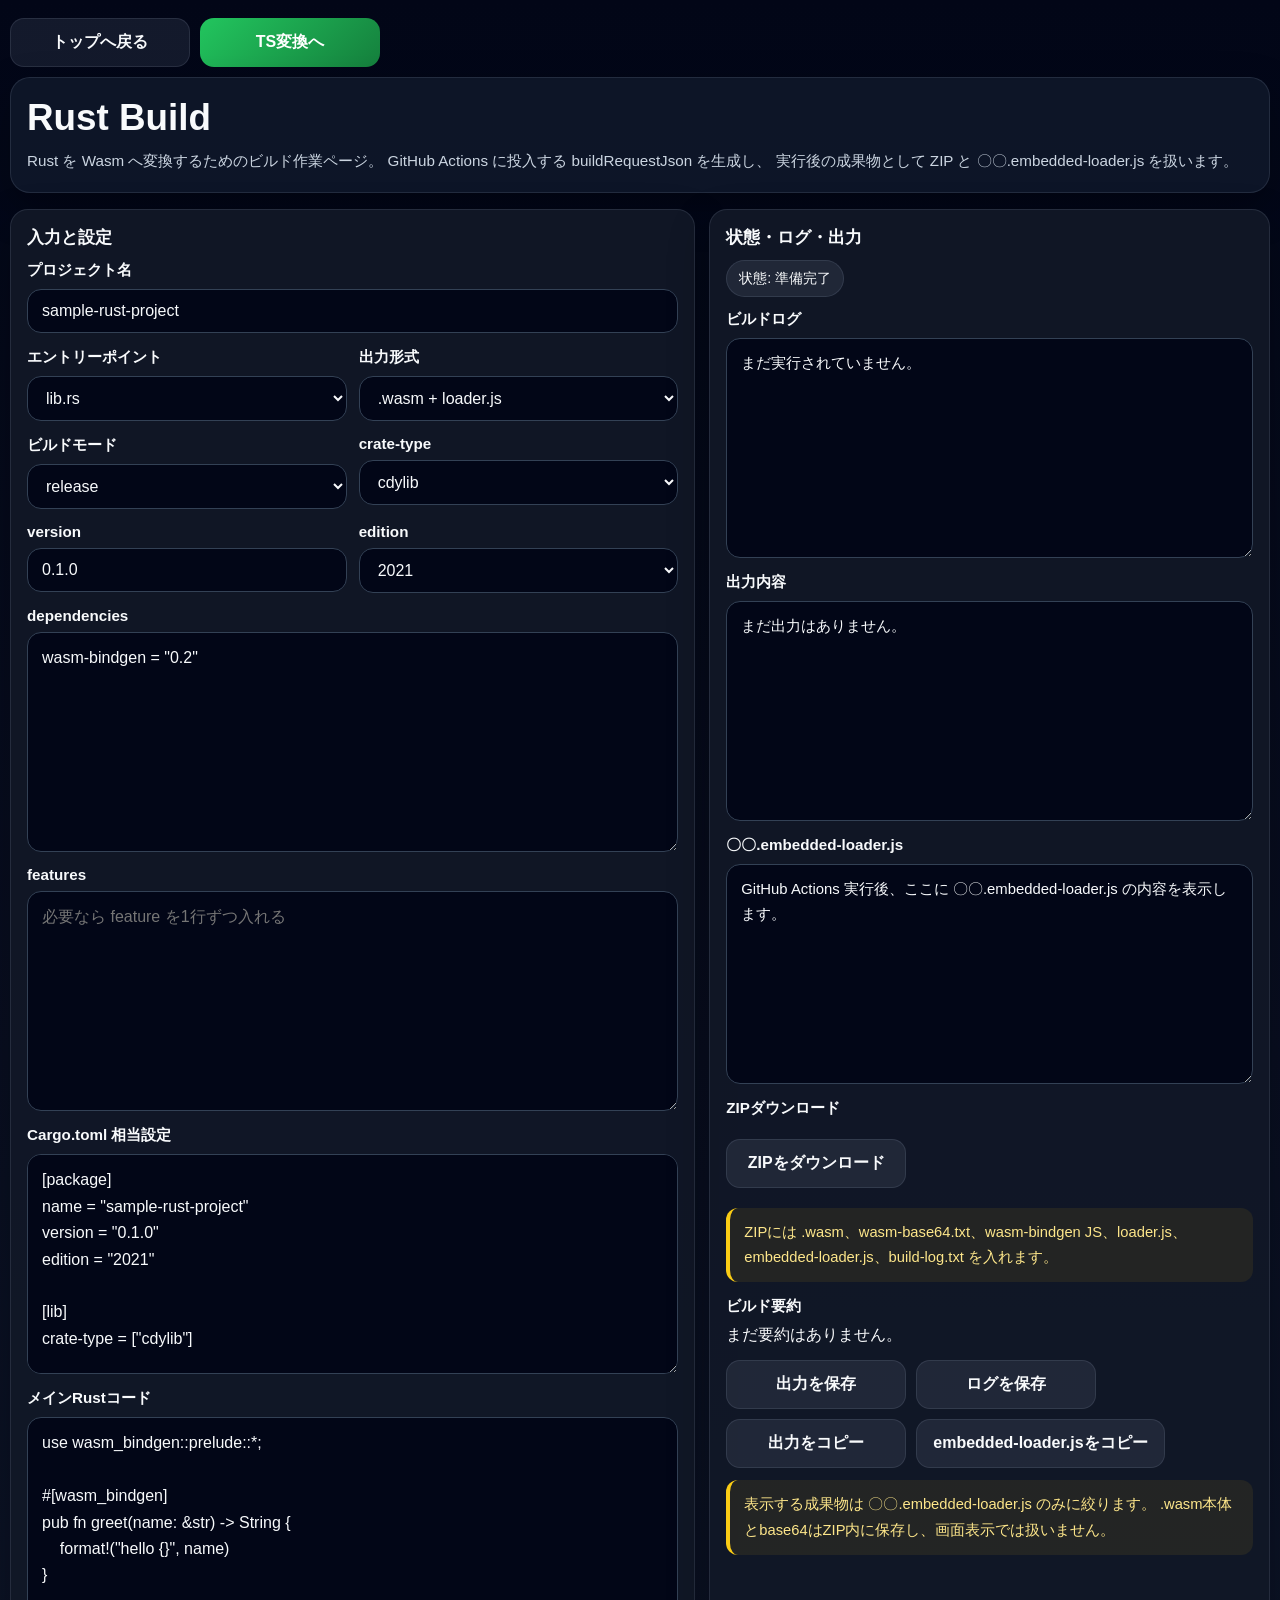
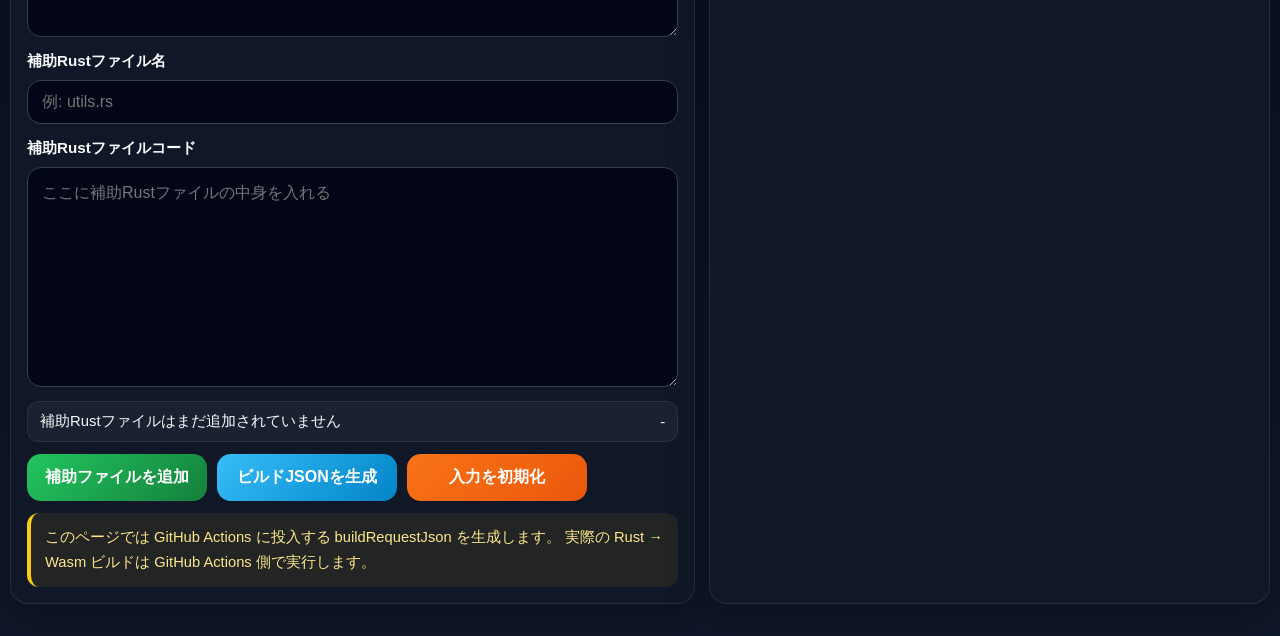
==== app/rust-build.html @ 0e49ed80 "rust-build.html を更新" ====
<!DOCTYPE html>
<html lang="ja">
<head>
  <meta charset="UTF-8" />
  <meta
    name="viewport"
    content="width=device-width, initial-scale=1.0, viewport-fit=cover"
  />
  <title>Rust Build | browser-build-workshop</title>
  <meta
    name="description"
    content="Rust を Wasm へ変換するためのビルド作業ページ"
  />
  <link rel="stylesheet" href="../assets/css/common.css" />
</head>
<body>
  <main class="page">
    <section class="topbar">
      <div class="topbar-actions">
        <button class="btn btn-muted" id="goHome" type="button">トップへ戻る</button>
        <button class="btn btn-secondary" id="goTsPage" type="button">TS変換へ</button>
      </div>

      <div class="title-box">
        <h1>Rust Build</h1>
        <p>
          Rust を Wasm へ変換するためのビルド作業ページ。
          GitHub Actions に投入する buildRequestJson を生成し、
          実行後の成果物として ZIP と 〇〇.embedded-loader.js を扱います。
        </p>
      </div>
    </section>

    <section class="layout">
      <article class="panel">
        <h2>入力と設定</h2>

        <div class="field">
          <label for="projectName">プロジェクト名</label>
          <input
            type="text"
            id="projectName"
            placeholder="例: index"
            value="sample-rust-project"
          />
        </div>

        <div class="row">
          <div class="field">
            <label for="entryType">エントリーポイント</label>
            <select id="entryType">
              <option value="lib.rs">lib.rs</option>
              <option value="main.rs">main.rs</option>
            </select>
          </div>

          <div class="field">
            <label for="outputMode">出力形式</label>
            <select id="outputMode">
              <option value="wasm-js">.wasm + loader.js</option>
              <option value="wasm-only">.wasmのみ</option>
              <option value="js-only">loader.jsのみ</option>
            </select>
          </div>
        </div>

        <div class="row">
          <div class="field">
            <label for="buildMode">ビルドモード</label>
            <select id="buildMode">
              <option value="release">release</option>
              <option value="debug">debug</option>
            </select>
          </div>

          <div class="field">
            <label for="crateType">crate-type</label>
            <select id="crateType">
              <option value="cdylib">cdylib</option>
              <option value="rlib">rlib</option>
              <option value="staticlib">staticlib</option>
              <option value="dylib">dylib</option>
              <option value="bin">bin</option>
            </select>
          </div>
        </div>

        <div class="row">
          <div class="field">
            <label for="version">version</label>
            <input
              type="text"
              id="version"
              placeholder="例: 0.1.0"
              value="0.1.0"
            />
          </div>

          <div class="field">
            <label for="edition">edition</label>
            <select id="edition">
              <option value="2015">2015</option>
              <option value="2018">2018</option>
              <option value="2021" selected>2021</option>
              <option value="2024">2024</option>
            </select>
          </div>
        </div>

        <div class="field">
          <label for="dependenciesText">dependencies</label>
          <textarea id="dependenciesText" spellcheck="false">wasm-bindgen = "0.2"</textarea>
        </div>

        <div class="field">
          <label for="featuresText">features</label>
          <textarea
            id="featuresText"
            spellcheck="false"
            placeholder="必要なら feature を1行ずつ入れる"
          ></textarea>
        </div>

        <div class="field">
          <label for="cargoToml">Cargo.toml 相当設定</label>
          <textarea id="cargoToml" spellcheck="false">[package]
name = "sample-rust-project"
version = "0.1.0"
edition = "2021"

[lib]
crate-type = ["cdylib"]

[dependencies]
wasm-bindgen = "0.2"
</textarea>
        </div>

        <div class="field">
          <label for="mainRustCode">メインRustコード</label>
          <textarea id="mainRustCode" spellcheck="false">use wasm_bindgen::prelude::*;

#[wasm_bindgen]
pub fn greet(name: &str) -> String {
    format!("hello {}", name)
}
</textarea>
        </div>

        <div class="field">
          <label for="subFileName">補助Rustファイル名</label>
          <input
            type="text"
            id="subFileName"
            placeholder="例: utils.rs"
          />
        </div>

        <div class="field">
          <label for="subFileCode">補助Rustファイルコード</label>
          <textarea
            id="subFileCode"
            spellcheck="false"
            placeholder="ここに補助Rustファイルの中身を入れる"
          ></textarea>
        </div>

        <div class="file-list" id="subFilesList">
          <div class="file-item">
            <span>補助Rustファイルはまだ追加されていません</span>
            <span>-</span>
          </div>
        </div>

        <div class="button-row">
          <button class="btn btn-secondary" id="addSubFileButton" type="button">補助ファイルを追加</button>
          <button class="btn btn-primary" id="runBuildButton" type="button">ビルドJSONを生成</button>
          <button class="btn btn-danger" id="clearAllButton" type="button">入力を初期化</button>
        </div>

        <div class="notice">
          このページでは GitHub Actions に投入する buildRequestJson を生成します。
          実際の Rust → Wasm ビルドは GitHub Actions 側で実行します。
        </div>
      </article>

      <article class="panel">
        <h2>状態・ログ・出力</h2>

        <div class="status" id="buildStatus">状態: 待機中</div>

        <div class="field">
          <label for="buildLog">ビルドログ</label>
          <textarea
            id="buildLog"
            class="log-box"
            spellcheck="false"
            readonly
          >まだ実行されていません。</textarea>
        </div>

        <div class="field">
          <label for="buildOutput">出力内容</label>
          <textarea
            id="buildOutput"
            class="output-box"
            spellcheck="false"
            readonly
          >まだ出力はありません。</textarea>
        </div>

        <div class="field">
          <label for="embeddedLoaderOutput" id="embeddedLoaderLabel">〇〇.embedded-loader.js</label>
          <textarea
            id="embeddedLoaderOutput"
            class="output-box file-output-box"
            spellcheck="false"
            readonly
          >GitHub Actions 実行後、ここに 〇〇.embedded-loader.js の内容を表示します。</textarea>
        </div>

        <div class="field">
          <label>ZIPダウンロード</label>
          <div class="button-row">
            <button class="btn btn-muted" id="downloadZipButton" type="button">
              ZIPをダウンロード
            </button>
          </div>
          <div class="notice" id="zipNotice">
            ZIPには .wasm、wasm-base64.txt、wasm-bindgen JS、loader.js、embedded-loader.js、build-log.txt を入れます。
          </div>
        </div>

        <div class="field">
          <label>ビルド要約</label>
          <div class="summary-box" id="buildSummary">まだ要約はありません。</div>
        </div>

        <div class="button-row">
          <button class="btn btn-muted" id="downloadOutputButton" type="button">出力を保存</button>
          <button class="btn btn-muted" id="downloadLogButton" type="button">ログを保存</button>
          <button class="btn btn-muted" id="copyOutputButton" type="button">出力をコピー</button>
          <button class="btn btn-muted" id="copyEmbeddedLoaderButton" type="button">embedded-loader.jsをコピー</button>
        </div>

        <div class="notice">
          表示する成果物は 〇〇.embedded-loader.js のみに絞ります。
          .wasm本体とbase64はZIP内に保存し、画面表示では扱いません。
        </div>
      </article>
    </section>
  </main>

  <script src="../assets/js/rust/rust-build-page.js"></script>
</body>
</html>
---- assets/css/common.css ----
:root {
  --bg: #020617;
  --panel: #0f172a;
  --panel-2: #111827;
  --line: #334155;
  --text: #f8fafc;
  --muted: #cbd5e1;
  --accent: #38bdf8;
  --accent-2: #22c55e;
  --danger: #f97316;
  --warn: #facc15;
  --shadow: 0 16px 40px rgba(0, 0, 0, 0.28);
  --radius: 18px;
}

* {
  box-sizing: border-box;
}

html,
body {
  margin: 0;
  padding: 0;
  min-height: 100%;
  background: linear-gradient(180deg, #020617 0%, #0f172a 100%);
  color: var(--text);
  font-family:
    -apple-system,
    BlinkMacSystemFont,
    "Segoe UI",
    Roboto,
    "Hiragino Sans",
    "Hiragino Kaku Gothic ProN",
    "Noto Sans JP",
    "Yu Gothic",
    sans-serif;
}

button,
select,
input,
textarea {
  font: inherit;
}

.page {
  width: min(1280px, calc(100% - 20px));
  margin: 0 auto;
  padding: 18px 0 32px;
}

.topbar {
  display: flex;
  flex-direction: column;
  gap: 10px;
  margin-bottom: 16px;
}

.topbar-actions {
  display: flex;
  flex-wrap: wrap;
  gap: 10px;
}

.title-box {
  background: rgba(15, 23, 42, 0.92);
  border: 1px solid rgba(148, 163, 184, 0.16);
  border-radius: 20px;
  padding: 18px 16px;
  box-shadow: var(--shadow);
}

.title-box h1 {
  margin: 0 0 8px;
  font-size: clamp(1.5rem, 4vw, 2.3rem);
  line-height: 1.2;
}

.title-box p {
  margin: 0;
  color: var(--muted);
  line-height: 1.7;
  font-size: 0.95rem;
}

.layout {
  display: grid;
  grid-template-columns: 1fr;
  gap: 14px;
}

.panel {
  background: rgba(17, 24, 39, 0.94);
  border: 1px solid rgba(148, 163, 184, 0.16);
  border-radius: var(--radius);
  padding: 16px;
  box-shadow: var(--shadow);
}

.panel h2 {
  margin: 0 0 12px;
  font-size: 1.08rem;
  line-height: 1.3;
}

.field {
  display: flex;
  flex-direction: column;
  gap: 8px;
  margin-bottom: 14px;
}

.field label {
  font-weight: 700;
  font-size: 0.95rem;
}

.field input[type="text"],
.field select,
.field textarea {
  width: 100%;
  border: 1px solid var(--line);
  border-radius: 14px;
  background: #020617;
  color: var(--text);
  padding: 12px 14px;
  outline: none;
}

.field textarea {
  min-height: 220px;
  resize: vertical;
  line-height: 1.65;
}

.row {
  display: grid;
  grid-template-columns: 1fr;
  gap: 12px;
}

.checkboxes {
  display: flex;
  flex-direction: column;
  gap: 10px;
}

.checkbox {
  display: flex;
  align-items: center;
  gap: 10px;
  font-size: 0.95rem;
}

.button-row {
  display: flex;
  flex-direction: column;
  gap: 10px;
  margin-top: 12px;
}

.btn {
  width: 100%;
  border: 0;
  border-radius: 14px;
  padding: 13px 16px;
  font-weight: 700;
  cursor: pointer;
  transition: transform 0.15s ease, opacity 0.15s ease;
}

.btn:hover,
.btn:focus-visible {
  transform: translateY(-1px);
  opacity: 0.96;
  outline: none;
}

.btn-primary {
  background: linear-gradient(135deg, var(--accent), #0284c7);
  color: #ffffff;
}

.btn-secondary {
  background: linear-gradient(135deg, var(--accent-2), #15803d);
  color: #ffffff;
}

.btn-muted {
  background: rgba(148, 163, 184, 0.12);
  color: var(--text);
  border: 1px solid rgba(148, 163, 184, 0.16);
}

.btn-danger {
  background: linear-gradient(135deg, var(--danger), #ea580c);
  color: #ffffff;
}

.status {
  display: inline-flex;
  align-items: center;
  gap: 8px;
  padding: 8px 12px;
  border-radius: 999px;
  background: rgba(148, 163, 184, 0.12);
  border: 1px solid rgba(148, 163, 184, 0.16);
  font-size: 0.9rem;
  color: var(--text);
  margin-bottom: 12px;
}

.log-box,
.output-box {
  min-height: 180px;
  border-radius: 14px;
  background: #020617;
  border: 1px solid var(--line);
  padding: 14px;
  white-space: pre-wrap;
  word-break: break-word;
  overflow-wrap: anywhere;
  line-height: 1.65;
  font-size: 0.93rem;
}

.file-list {
  display: flex;
  flex-direction: column;
  gap: 8px;
  margin-top: 12px;
}

.file-item {
  display: flex;
  align-items: center;
  justify-content: space-between;
  gap: 10px;
  padding: 10px 12px;
  border-radius: 12px;
  background: rgba(148, 163, 184, 0.08);
  border: 1px solid rgba(148, 163, 184, 0.12);
  font-size: 0.93rem;
}

.notice {
  margin-top: 12px;
  border-left: 4px solid var(--warn);
  padding: 12px 14px;
  border-radius: 12px;
  background: rgba(250, 204, 21, 0.08);
  color: #fde68a;
  font-size: 0.92rem;
  line-height: 1.7;
}

.notice-danger {
  border-left-color: var(--danger);
  background: rgba(249, 115, 22, 0.08);
  color: #fed7aa;
}

.muted {
  color: var(--muted);
}

@media (min-width: 960px) {
  .layout {
    grid-template-columns: 1.1fr 0.9fr;
  }

  .row {
    grid-template-columns: repeat(2, minmax(0, 1fr));
  }

  .button-row {
    flex-direction: row;
    flex-wrap: wrap;
  }

  .btn {
    width: auto;
    min-width: 180px;
  }
  
  .build-output-files {
  display: flex;
  flex-direction: column;
  gap: 12px;
}

.file-output-item {
  display: flex;
  flex-direction: column;
  gap: 8px;
}

.file-output-item label {
  font-weight: 700;
  font-size: 0.95rem;
  color: var(--text);
}

.file-output-box {
  min-height: 160px;
}
  
}
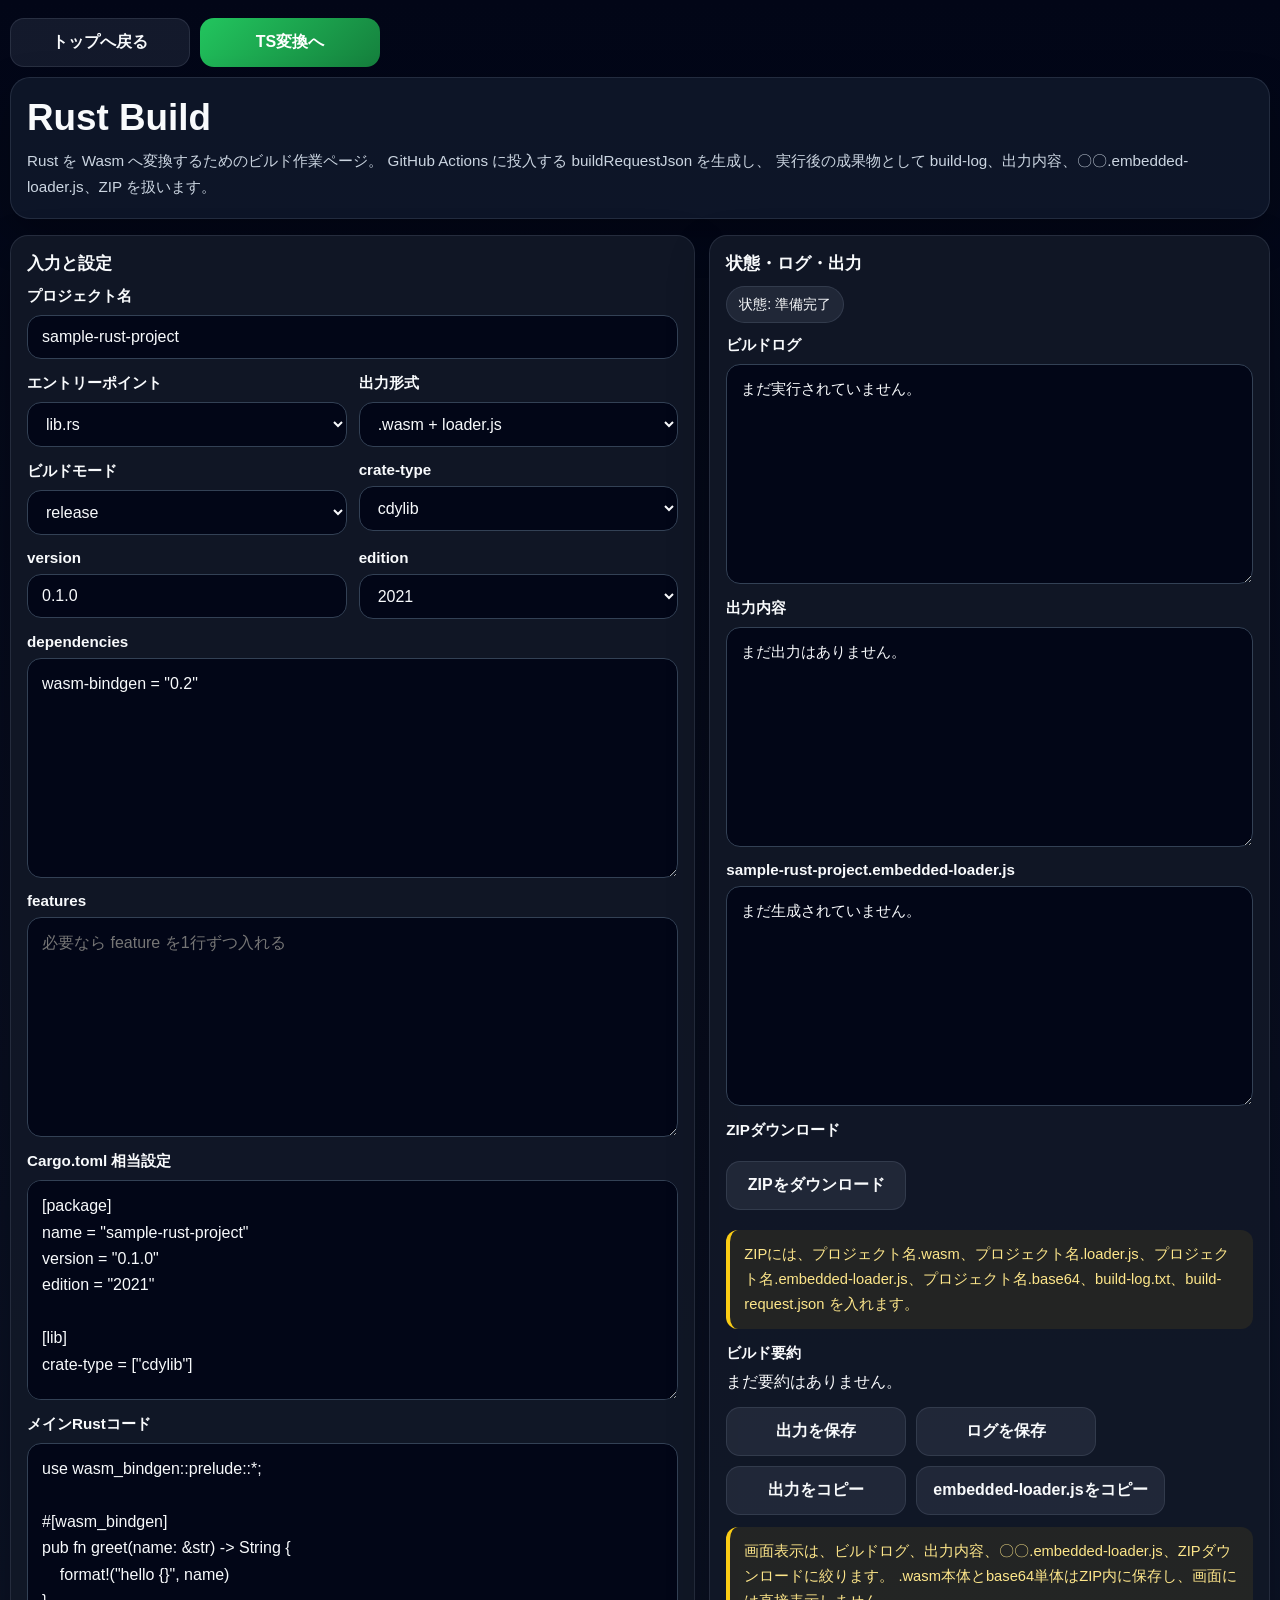
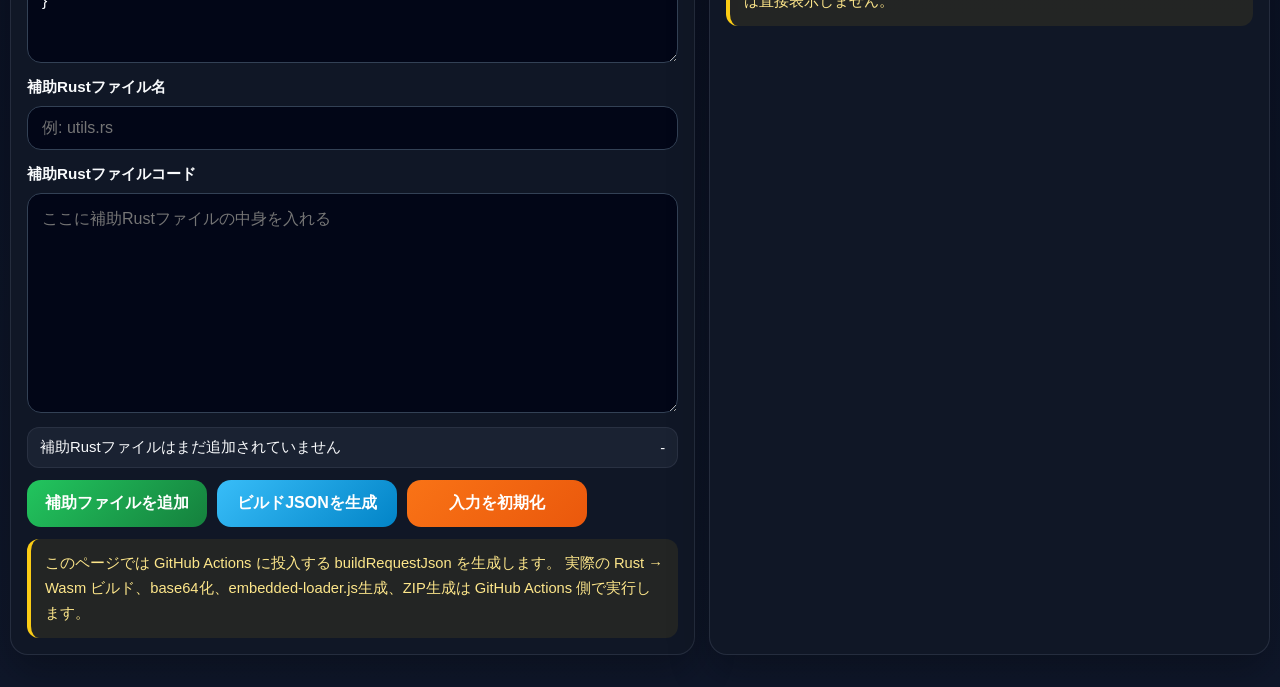
==== commit 76083a2f: "rust-build.html を更新" ====
--- a/app/rust-build.html
+++ b/app/rust-build.html
@@ -26,7 +26,7 @@
         <p>
           Rust を Wasm へ変換するためのビルド作業ページ。
           GitHub Actions に投入する buildRequestJson を生成し、
-          実行後の成果物として ZIP と 〇〇.embedded-loader.js を扱います。
+          実行後の成果物として build-log、出力内容、〇〇.embedded-loader.js、ZIP を扱います。
         </p>
       </div>
     </section>
@@ -180,7 +180,7 @@
 
         <div class="notice">
           このページでは GitHub Actions に投入する buildRequestJson を生成します。
-          実際の Rust → Wasm ビルドは GitHub Actions 側で実行します。
+          実際の Rust → Wasm ビルド、base64化、embedded-loader.js生成、ZIP生成は GitHub Actions 側で実行します。
         </div>
       </article>
 
@@ -227,7 +227,7 @@
             </button>
           </div>
           <div class="notice" id="zipNotice">
-            ZIPには .wasm、wasm-base64.txt、wasm-bindgen JS、loader.js、embedded-loader.js、build-log.txt を入れます。
+            ZIPには、プロジェクト名.wasm、プロジェクト名.loader.js、プロジェクト名.embedded-loader.js、プロジェクト名.base64、build-log.txt、build-request.json を入れます。
           </div>
         </div>
 
@@ -244,8 +244,8 @@
         </div>
 
         <div class="notice">
-          表示する成果物は 〇〇.embedded-loader.js のみに絞ります。
-          .wasm本体とbase64はZIP内に保存し、画面表示では扱いません。
+          画面表示は、ビルドログ、出力内容、〇〇.embedded-loader.js、ZIPダウンロードに絞ります。
+          .wasm本体とbase64単体はZIP内に保存し、画面には直接表示しません。
         </div>
       </article>
     </section>
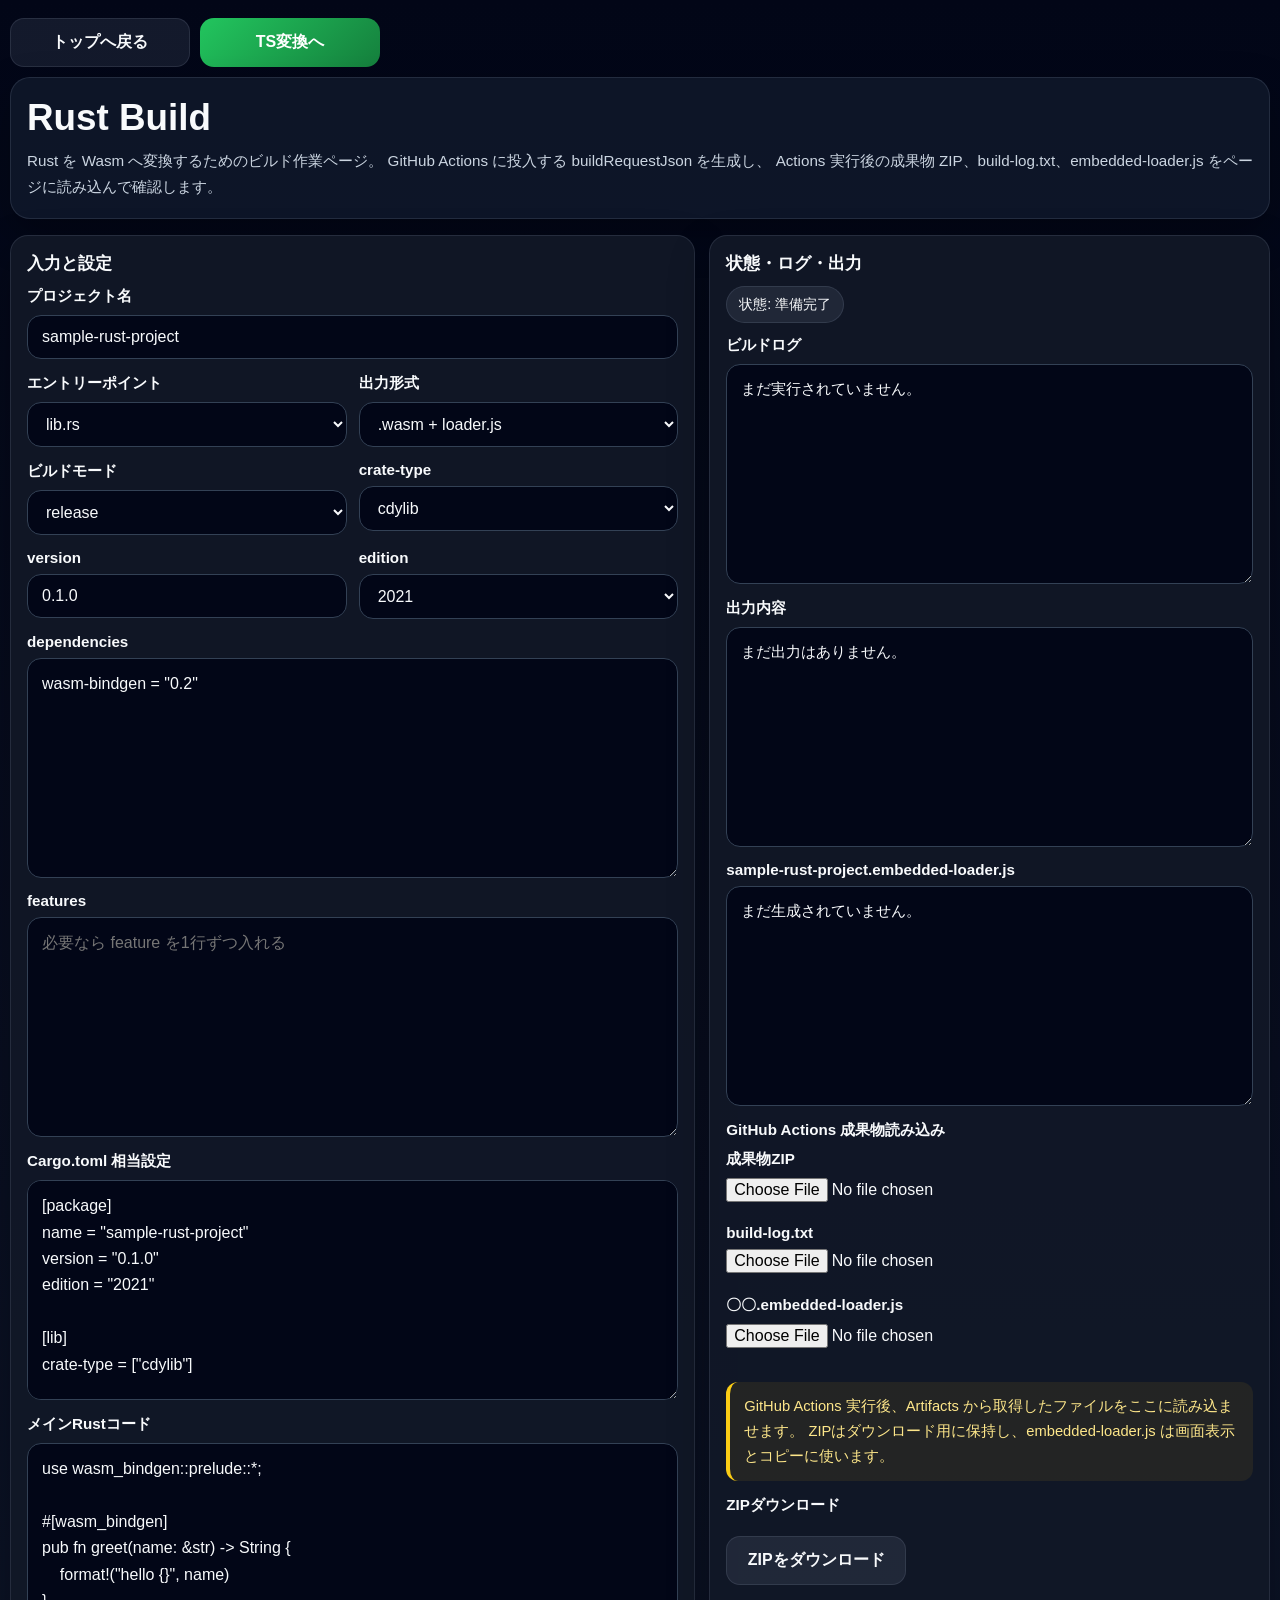
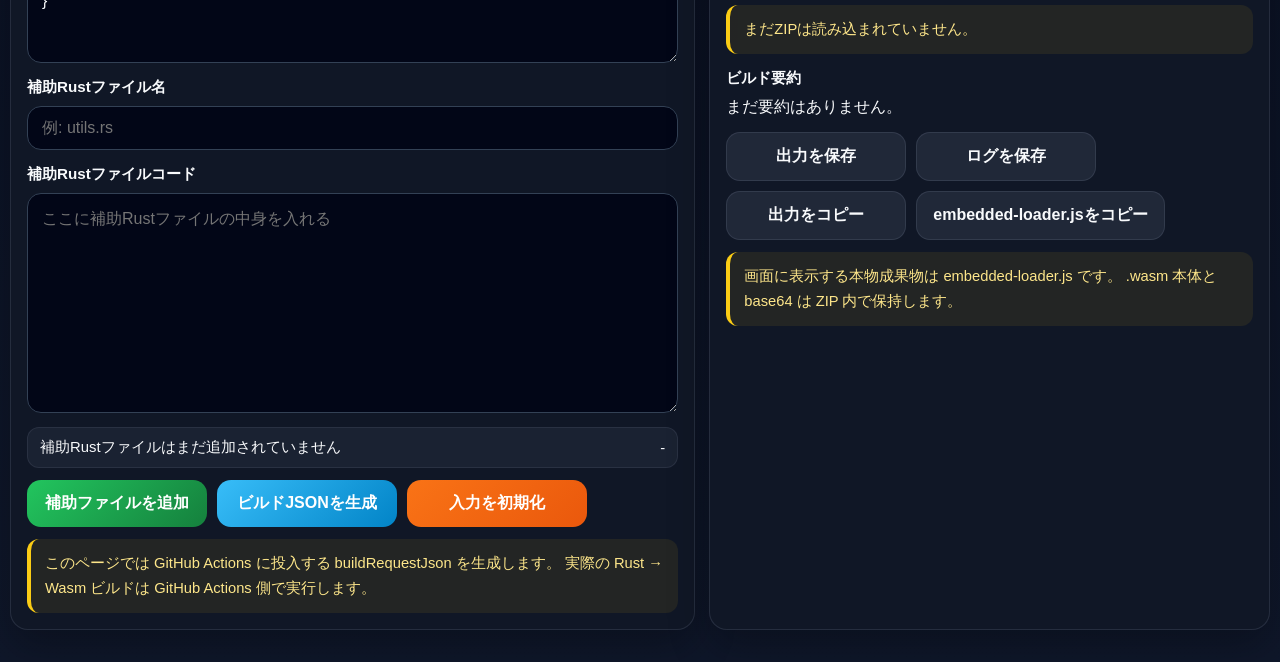
==== commit 2dd439f5: "rust-build.html を更新" ====
--- a/app/rust-build.html
+++ b/app/rust-build.html
@@ -26,7 +26,7 @@
         <p>
           Rust を Wasm へ変換するためのビルド作業ページ。
           GitHub Actions に投入する buildRequestJson を生成し、
-          実行後の成果物として build-log、出力内容、〇〇.embedded-loader.js、ZIP を扱います。
+          Actions 実行後の成果物 ZIP、build-log.txt、embedded-loader.js をページに読み込んで確認します。
         </p>
       </div>
     </section>
@@ -180,7 +180,7 @@
 
         <div class="notice">
           このページでは GitHub Actions に投入する buildRequestJson を生成します。
-          実際の Rust → Wasm ビルド、base64化、embedded-loader.js生成、ZIP生成は GitHub Actions 側で実行します。
+          実際の Rust → Wasm ビルドは GitHub Actions 側で実行します。
         </div>
       </article>
 
@@ -216,7 +216,43 @@
             class="output-box file-output-box"
             spellcheck="false"
             readonly
-          >GitHub Actions 実行後、ここに 〇〇.embedded-loader.js の内容を表示します。</textarea>
+          >GitHub Actions 実行後、ここに本物の embedded-loader.js の内容を表示します。</textarea>
+        </div>
+
+        <div class="field">
+          <label>GitHub Actions 成果物読み込み</label>
+
+          <div class="field">
+            <label for="artifactZipInput">成果物ZIP</label>
+            <input
+              type="file"
+              id="artifactZipInput"
+              accept=".zip,application/zip,application/x-zip-compressed"
+            />
+          </div>
+
+          <div class="field">
+            <label for="artifactLogInput">build-log.txt</label>
+            <input
+              type="file"
+              id="artifactLogInput"
+              accept=".txt,text/plain"
+            />
+          </div>
+
+          <div class="field">
+            <label for="artifactEmbeddedLoaderInput">〇〇.embedded-loader.js</label>
+            <input
+              type="file"
+              id="artifactEmbeddedLoaderInput"
+              accept=".js,text/javascript,application/javascript"
+            />
+          </div>
+
+          <div class="notice">
+            GitHub Actions 実行後、Artifacts から取得したファイルをここに読み込ませます。
+            ZIPはダウンロード用に保持し、embedded-loader.js は画面表示とコピーに使います。
+          </div>
         </div>
 
         <div class="field">
@@ -227,7 +263,7 @@
             </button>
           </div>
           <div class="notice" id="zipNotice">
-            ZIPには、プロジェクト名.wasm、プロジェクト名.loader.js、プロジェクト名.embedded-loader.js、プロジェクト名.base64、build-log.txt、build-request.json を入れます。
+            まだZIPは読み込まれていません。
           </div>
         </div>
 
@@ -244,8 +280,8 @@
         </div>
 
         <div class="notice">
-          画面表示は、ビルドログ、出力内容、〇〇.embedded-loader.js、ZIPダウンロードに絞ります。
-          .wasm本体とbase64単体はZIP内に保存し、画面には直接表示しません。
+          画面に表示する本物成果物は embedded-loader.js です。
+          .wasm 本体と base64 は ZIP 内で保持します。
         </div>
       </article>
     </section>
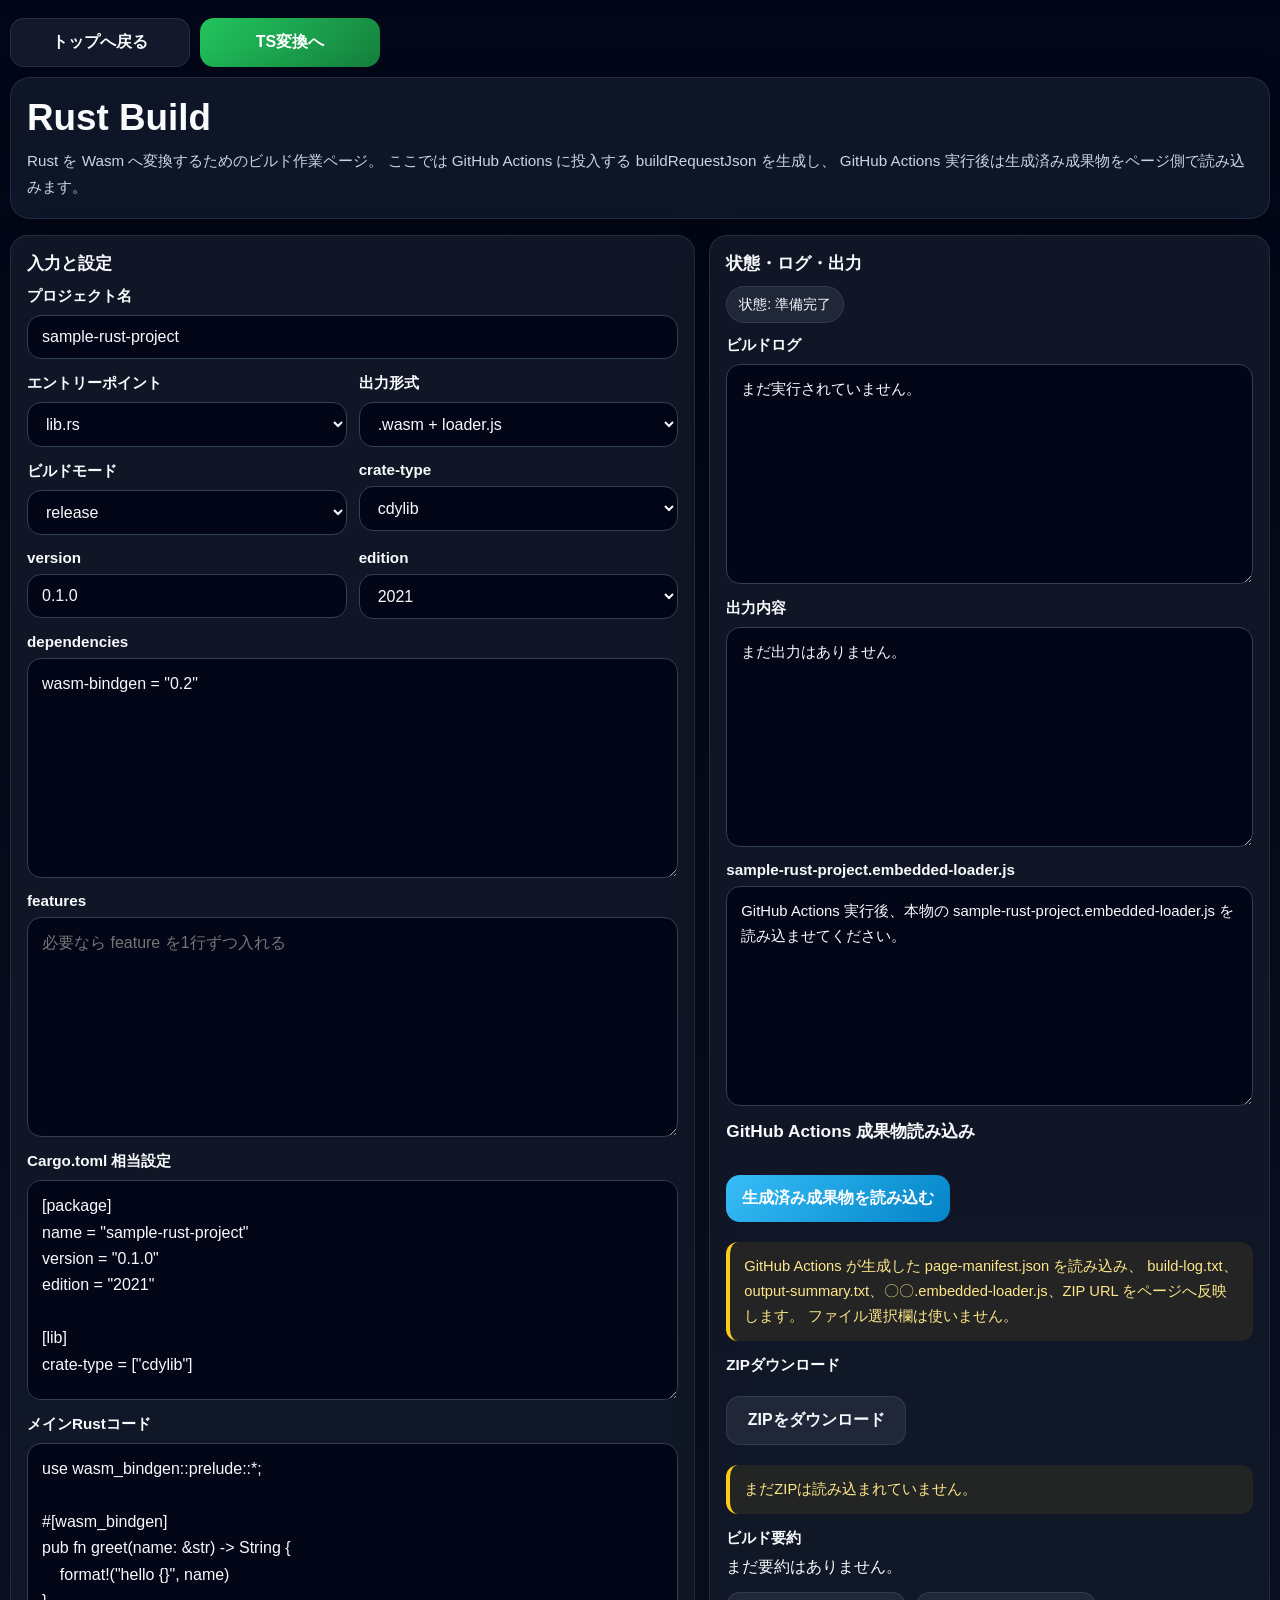
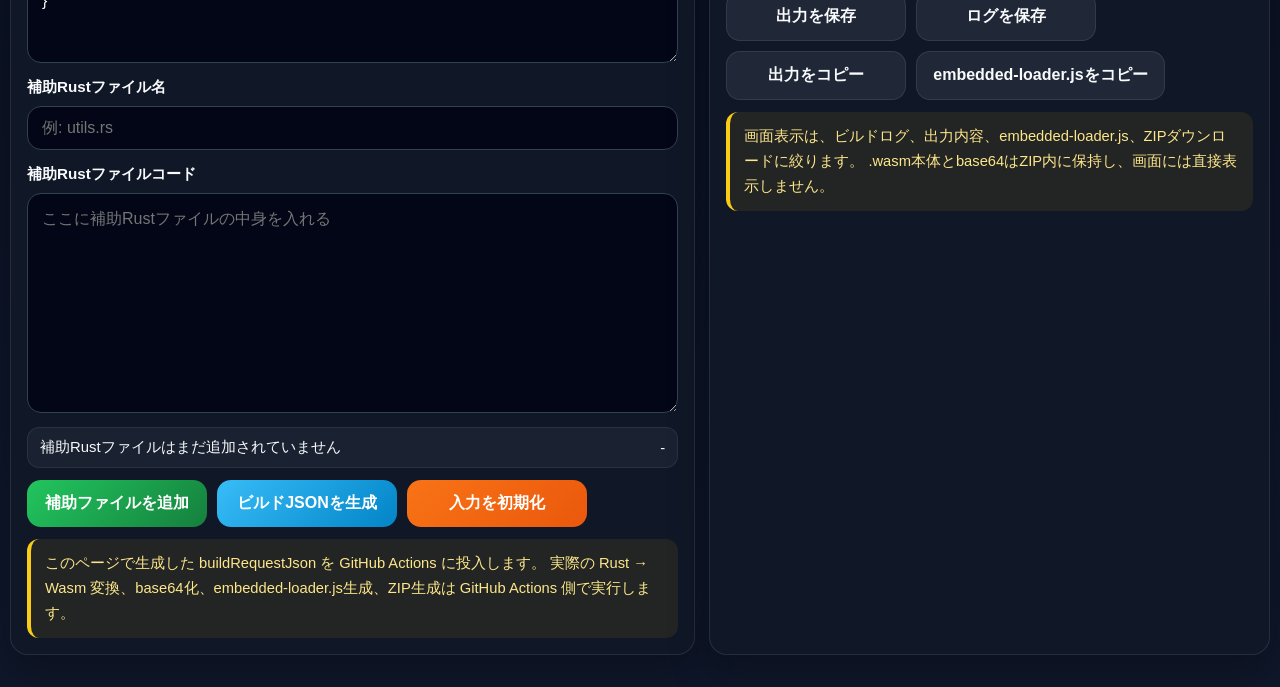
==== commit 0a2faa7a: "rust-build.html を更新" ====
--- a/app/rust-build.html
+++ b/app/rust-build.html
@@ -25,8 +25,8 @@
         <h1>Rust Build</h1>
         <p>
           Rust を Wasm へ変換するためのビルド作業ページ。
-          GitHub Actions に投入する buildRequestJson を生成し、
-          Actions 実行後の成果物 ZIP、build-log.txt、embedded-loader.js をページに読み込んで確認します。
+          ここでは GitHub Actions に投入する buildRequestJson を生成し、
+          GitHub Actions 実行後は生成済み成果物をページ側で読み込みます。
         </p>
       </div>
     </section>
@@ -179,8 +179,8 @@
         </div>
 
         <div class="notice">
-          このページでは GitHub Actions に投入する buildRequestJson を生成します。
-          実際の Rust → Wasm ビルドは GitHub Actions 側で実行します。
+          このページで生成した buildRequestJson を GitHub Actions に投入します。
+          実際の Rust → Wasm 変換、base64化、embedded-loader.js生成、ZIP生成は GitHub Actions 側で実行します。
         </div>
       </article>
 
@@ -216,42 +216,22 @@
             class="output-box file-output-box"
             spellcheck="false"
             readonly
-          >GitHub Actions 実行後、ここに本物の embedded-loader.js の内容を表示します。</textarea>
-        </div>
-
-        <div class="field">
-          <label>GitHub Actions 成果物読み込み</label>
-
-          <div class="field">
-            <label for="artifactZipInput">成果物ZIP</label>
-            <input
-              type="file"
-              id="artifactZipInput"
-              accept=".zip,application/zip,application/x-zip-compressed"
-            />
-          </div>
-
-          <div class="field">
-            <label for="artifactLogInput">build-log.txt</label>
-            <input
-              type="file"
-              id="artifactLogInput"
-              accept=".txt,text/plain"
-            />
-          </div>
-
-          <div class="field">
-            <label for="artifactEmbeddedLoaderInput">〇〇.embedded-loader.js</label>
-            <input
-              type="file"
-              id="artifactEmbeddedLoaderInput"
-              accept=".js,text/javascript,application/javascript"
-            />
+          >GitHub Actions 実行後、成果物読み込みボタンで embedded-loader.js を表示します。</textarea>
+        </div>
+
+        <div class="field">
+          <h2>GitHub Actions 成果物読み込み</h2>
+
+          <div class="button-row">
+            <button class="btn btn-primary" id="loadArtifactsButton" type="button">
+              生成済み成果物を読み込む
+            </button>
           </div>
 
           <div class="notice">
-            GitHub Actions 実行後、Artifacts から取得したファイルをここに読み込ませます。
-            ZIPはダウンロード用に保持し、embedded-loader.js は画面表示とコピーに使います。
+            GitHub Actions が生成した page-manifest.json を読み込み、
+            build-log.txt、output-summary.txt、〇〇.embedded-loader.js、ZIP URL をページへ反映します。
+            ファイル選択欄は使いません。
           </div>
         </div>
 
@@ -280,8 +260,8 @@
         </div>
 
         <div class="notice">
-          画面に表示する本物成果物は embedded-loader.js です。
-          .wasm 本体と base64 は ZIP 内で保持します。
+          画面表示は、ビルドログ、出力内容、embedded-loader.js、ZIPダウンロードに絞ります。
+          .wasm本体とbase64はZIP内に保持し、画面には直接表示しません。
         </div>
       </article>
     </section>
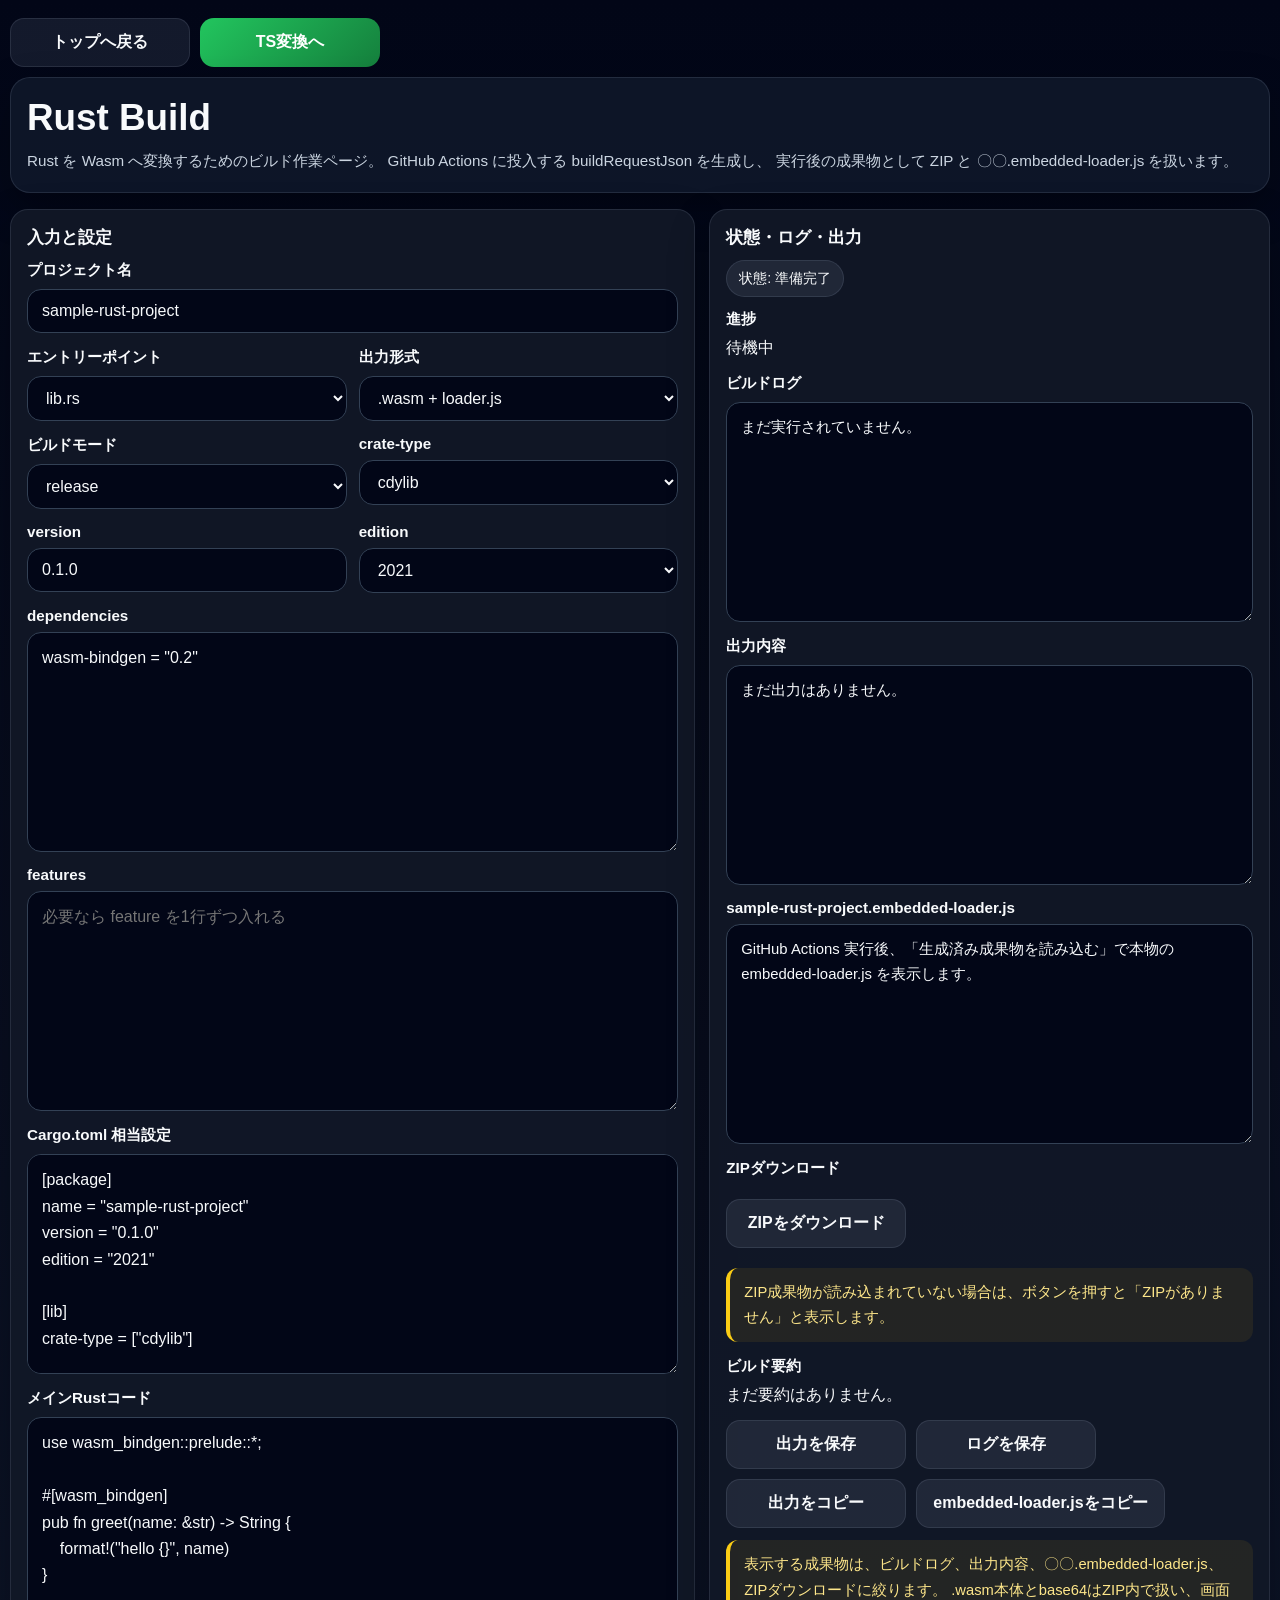
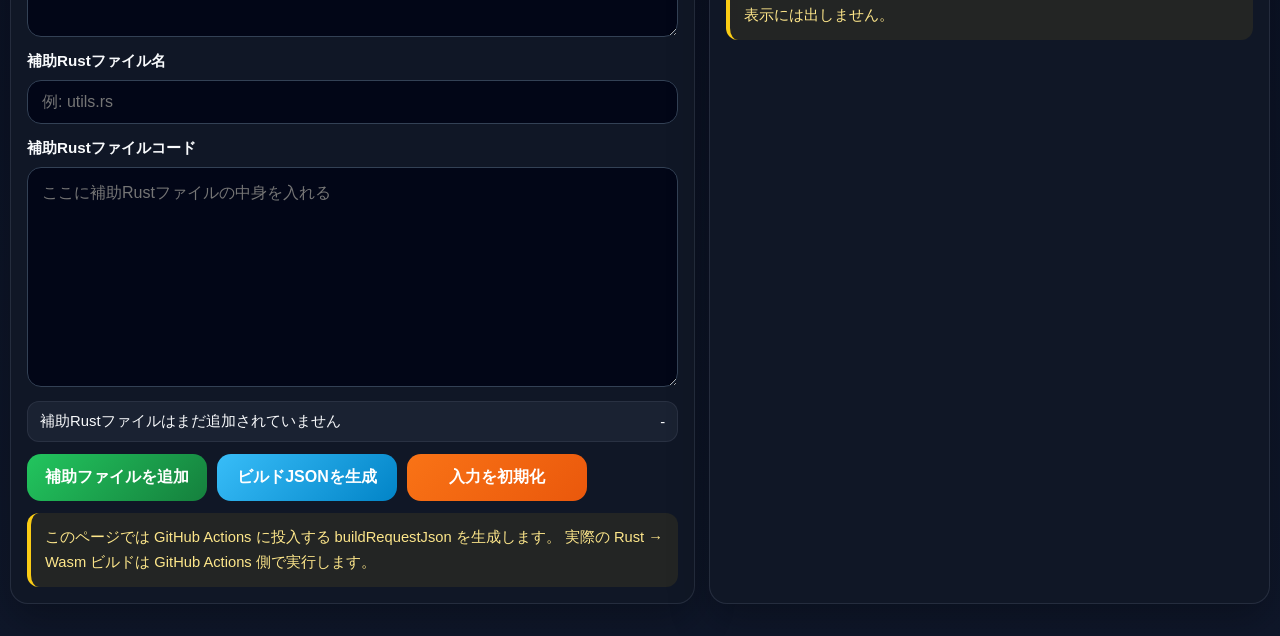
==== commit 34aa9db4: "rust-build.html を更新" ====
--- a/app/rust-build.html
+++ b/app/rust-build.html
@@ -25,8 +25,8 @@
         <h1>Rust Build</h1>
         <p>
           Rust を Wasm へ変換するためのビルド作業ページ。
-          ここでは GitHub Actions に投入する buildRequestJson を生成し、
-          GitHub Actions 実行後は生成済み成果物をページ側で読み込みます。
+          GitHub Actions に投入する buildRequestJson を生成し、
+          実行後の成果物として ZIP と 〇〇.embedded-loader.js を扱います。
         </p>
       </div>
     </section>
@@ -179,8 +179,8 @@
         </div>
 
         <div class="notice">
-          このページで生成した buildRequestJson を GitHub Actions に投入します。
-          実際の Rust → Wasm 変換、base64化、embedded-loader.js生成、ZIP生成は GitHub Actions 側で実行します。
+          このページでは GitHub Actions に投入する buildRequestJson を生成します。
+          実際の Rust → Wasm ビルドは GitHub Actions 側で実行します。
         </div>
       </article>
 
@@ -190,6 +190,20 @@
         <div class="status" id="buildStatus">状態: 待機中</div>
 
         <div class="field">
+          <label>進捗</label>
+          <div class="progress-wrap">
+            <div class="progress-bar">
+              <div
+                id="buildProgressBar"
+                class="progress-fill"
+                style="width: 0%;"
+              ></div>
+            </div>
+            <div id="buildProgressText" class="progress-text">待機中</div>
+          </div>
+        </div>
+
+        <div class="field">
           <label for="buildLog">ビルドログ</label>
           <textarea
             id="buildLog"
@@ -216,23 +230,7 @@
             class="output-box file-output-box"
             spellcheck="false"
             readonly
-          >GitHub Actions 実行後、成果物読み込みボタンで embedded-loader.js を表示します。</textarea>
-        </div>
-
-        <div class="field">
-          <h2>GitHub Actions 成果物読み込み</h2>
-
-          <div class="button-row">
-            <button class="btn btn-primary" id="loadArtifactsButton" type="button">
-              生成済み成果物を読み込む
-            </button>
-          </div>
-
-          <div class="notice">
-            GitHub Actions が生成した page-manifest.json を読み込み、
-            build-log.txt、output-summary.txt、〇〇.embedded-loader.js、ZIP URL をページへ反映します。
-            ファイル選択欄は使いません。
-          </div>
+          >GitHub Actions 実行後、ここに 〇〇.embedded-loader.js の内容を表示します。</textarea>
         </div>
 
         <div class="field">
@@ -243,7 +241,7 @@
             </button>
           </div>
           <div class="notice" id="zipNotice">
-            まだZIPは読み込まれていません。
+            ZIP成果物が読み込まれていない場合は、ボタンを押すと「ZIPがありません」と表示します。
           </div>
         </div>
 
@@ -260,8 +258,8 @@
         </div>
 
         <div class="notice">
-          画面表示は、ビルドログ、出力内容、embedded-loader.js、ZIPダウンロードに絞ります。
-          .wasm本体とbase64はZIP内に保持し、画面には直接表示しません。
+          表示する成果物は、ビルドログ、出力内容、〇〇.embedded-loader.js、ZIPダウンロードに絞ります。
+          .wasm本体とbase64はZIP内で扱い、画面表示には出しません。
         </div>
       </article>
     </section>
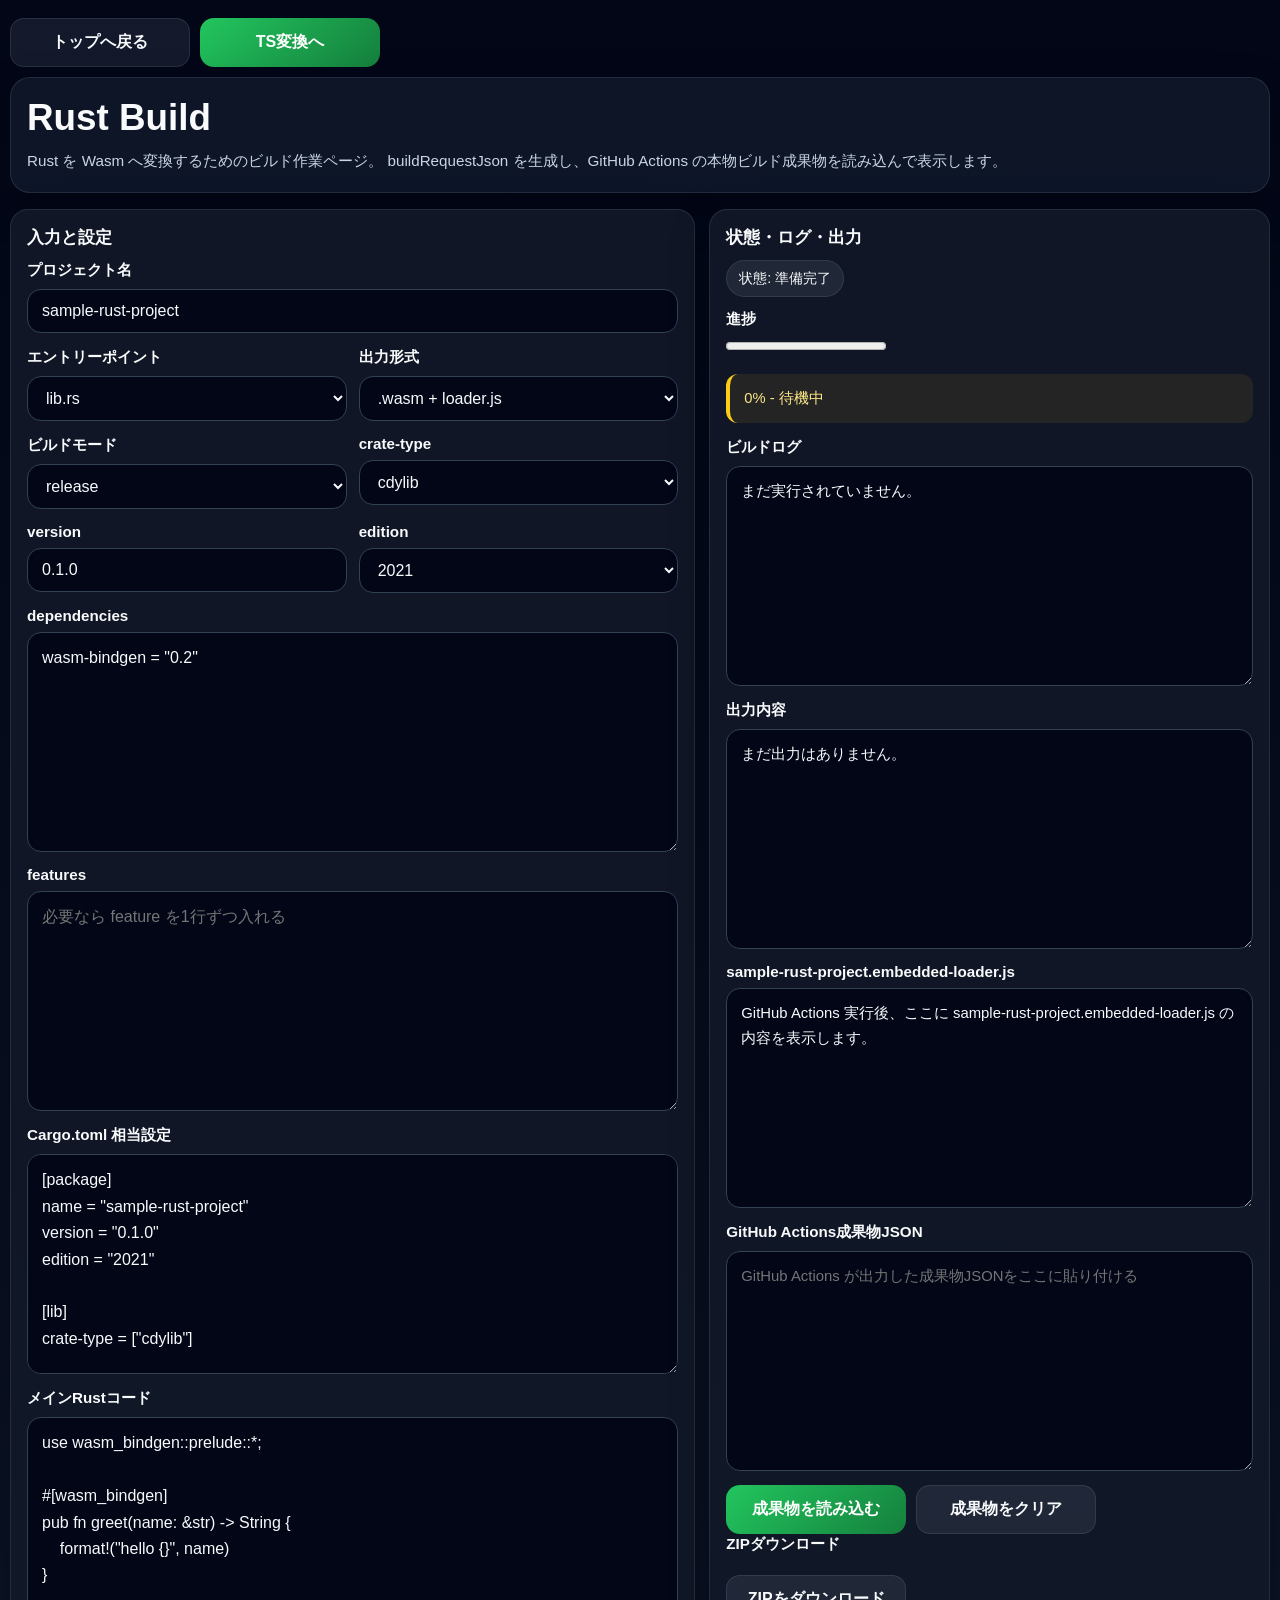
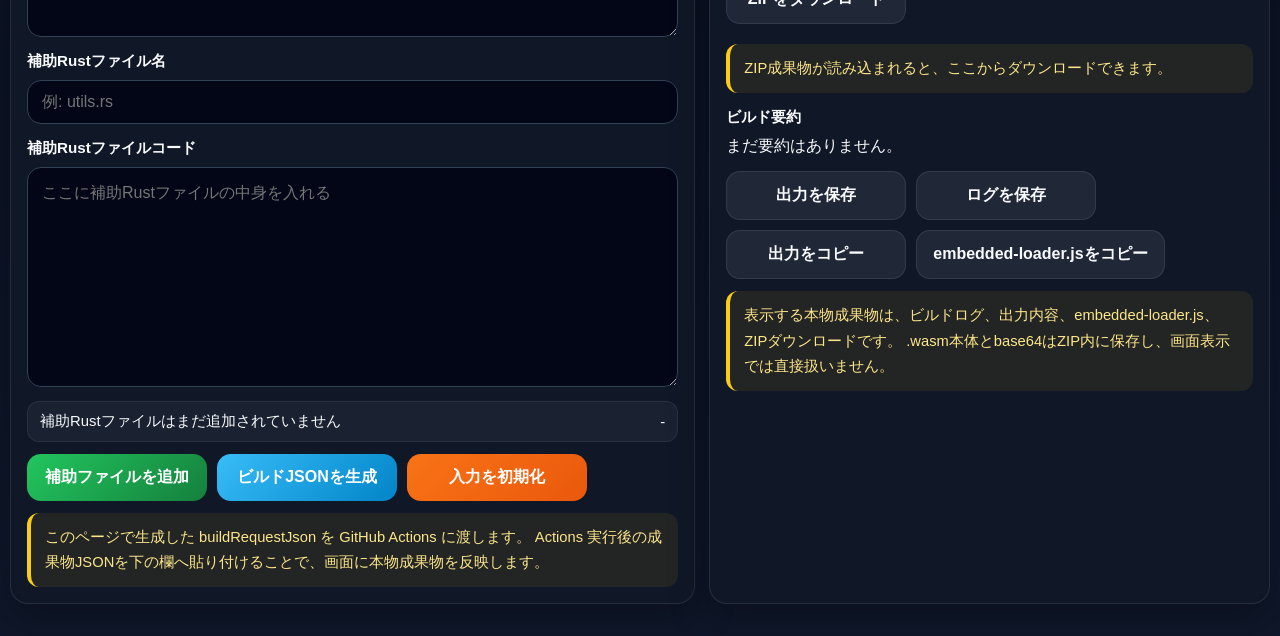
==== commit b54785ce: "rust-build.html を更新" ====
--- a/app/rust-build.html
+++ b/app/rust-build.html
@@ -25,8 +25,7 @@
         <h1>Rust Build</h1>
         <p>
           Rust を Wasm へ変換するためのビルド作業ページ。
-          GitHub Actions に投入する buildRequestJson を生成し、
-          実行後の成果物として ZIP と 〇〇.embedded-loader.js を扱います。
+          buildRequestJson を生成し、GitHub Actions の本物ビルド成果物を読み込んで表示します。
         </p>
       </div>
     </section>
@@ -179,8 +178,8 @@
         </div>
 
         <div class="notice">
-          このページでは GitHub Actions に投入する buildRequestJson を生成します。
-          実際の Rust → Wasm ビルドは GitHub Actions 側で実行します。
+          このページで生成した buildRequestJson を GitHub Actions に渡します。
+          Actions 実行後の成果物JSONを下の欄へ貼り付けることで、画面に本物成果物を反映します。
         </div>
       </article>
 
@@ -190,17 +189,9 @@
         <div class="status" id="buildStatus">状態: 待機中</div>
 
         <div class="field">
-          <label>進捗</label>
-          <div class="progress-wrap">
-            <div class="progress-bar">
-              <div
-                id="buildProgressBar"
-                class="progress-fill"
-                style="width: 0%;"
-              ></div>
-            </div>
-            <div id="buildProgressText" class="progress-text">待機中</div>
-          </div>
+          <label for="buildProgress">進捗</label>
+          <progress id="buildProgress" value="0" max="100"></progress>
+          <div class="notice" id="buildProgressText">まだ処理は開始されていません。</div>
         </div>
 
         <div class="field">
@@ -230,7 +221,22 @@
             class="output-box file-output-box"
             spellcheck="false"
             readonly
-          >GitHub Actions 実行後、ここに 〇〇.embedded-loader.js の内容を表示します。</textarea>
+          >まだ embedded-loader.js は読み込まれていません。</textarea>
+        </div>
+
+        <div class="field">
+          <label for="artifactResultJson">GitHub Actions成果物JSON</label>
+          <textarea
+            id="artifactResultJson"
+            class="output-box"
+            spellcheck="false"
+            placeholder="GitHub Actions が出力した成果物JSONをここに貼り付ける"
+          ></textarea>
+        </div>
+
+        <div class="button-row">
+          <button class="btn btn-secondary" id="loadArtifactsButton" type="button">成果物を読み込む</button>
+          <button class="btn btn-muted" id="clearArtifactsButton" type="button">成果物をクリア</button>
         </div>
 
         <div class="field">
@@ -241,7 +247,7 @@
             </button>
           </div>
           <div class="notice" id="zipNotice">
-            ZIP成果物が読み込まれていない場合は、ボタンを押すと「ZIPがありません」と表示します。
+            ZIP成果物が読み込まれると、ここからダウンロードできます。
           </div>
         </div>
 
@@ -258,8 +264,8 @@
         </div>
 
         <div class="notice">
-          表示する成果物は、ビルドログ、出力内容、〇〇.embedded-loader.js、ZIPダウンロードに絞ります。
-          .wasm本体とbase64はZIP内で扱い、画面表示には出しません。
+          表示する本物成果物は、ビルドログ、出力内容、embedded-loader.js、ZIPダウンロードです。
+          .wasm本体とbase64はZIP内に保存し、画面表示では直接扱いません。
         </div>
       </article>
     </section>
--- a/assets/css/common.css
+++ b/assets/css/common.css
@@ -304,5 +304,31 @@
 .file-output-box {
   min-height: 160px;
 }
+
+.progress-wrap {
+  width: 100%;
+}
+
+.progress-bar {
+  width: 100%;
+  height: 14px;
+  background: rgba(255, 255, 255, 0.12);
+  border-radius: 999px;
+  overflow: hidden;
+  border: 1px solid rgba(255, 255, 255, 0.18);
+}
+
+.progress-fill {
+  height: 100%;
+  width: 0%;
+  background: linear-gradient(90deg, #4f8cff, #8f5cff);
+  transition: width 0.25s ease;
+}
+
+.progress-text {
+  margin-top: 8px;
+  font-size: 0.9rem;
+  opacity: 0.9;
+}
   
 }
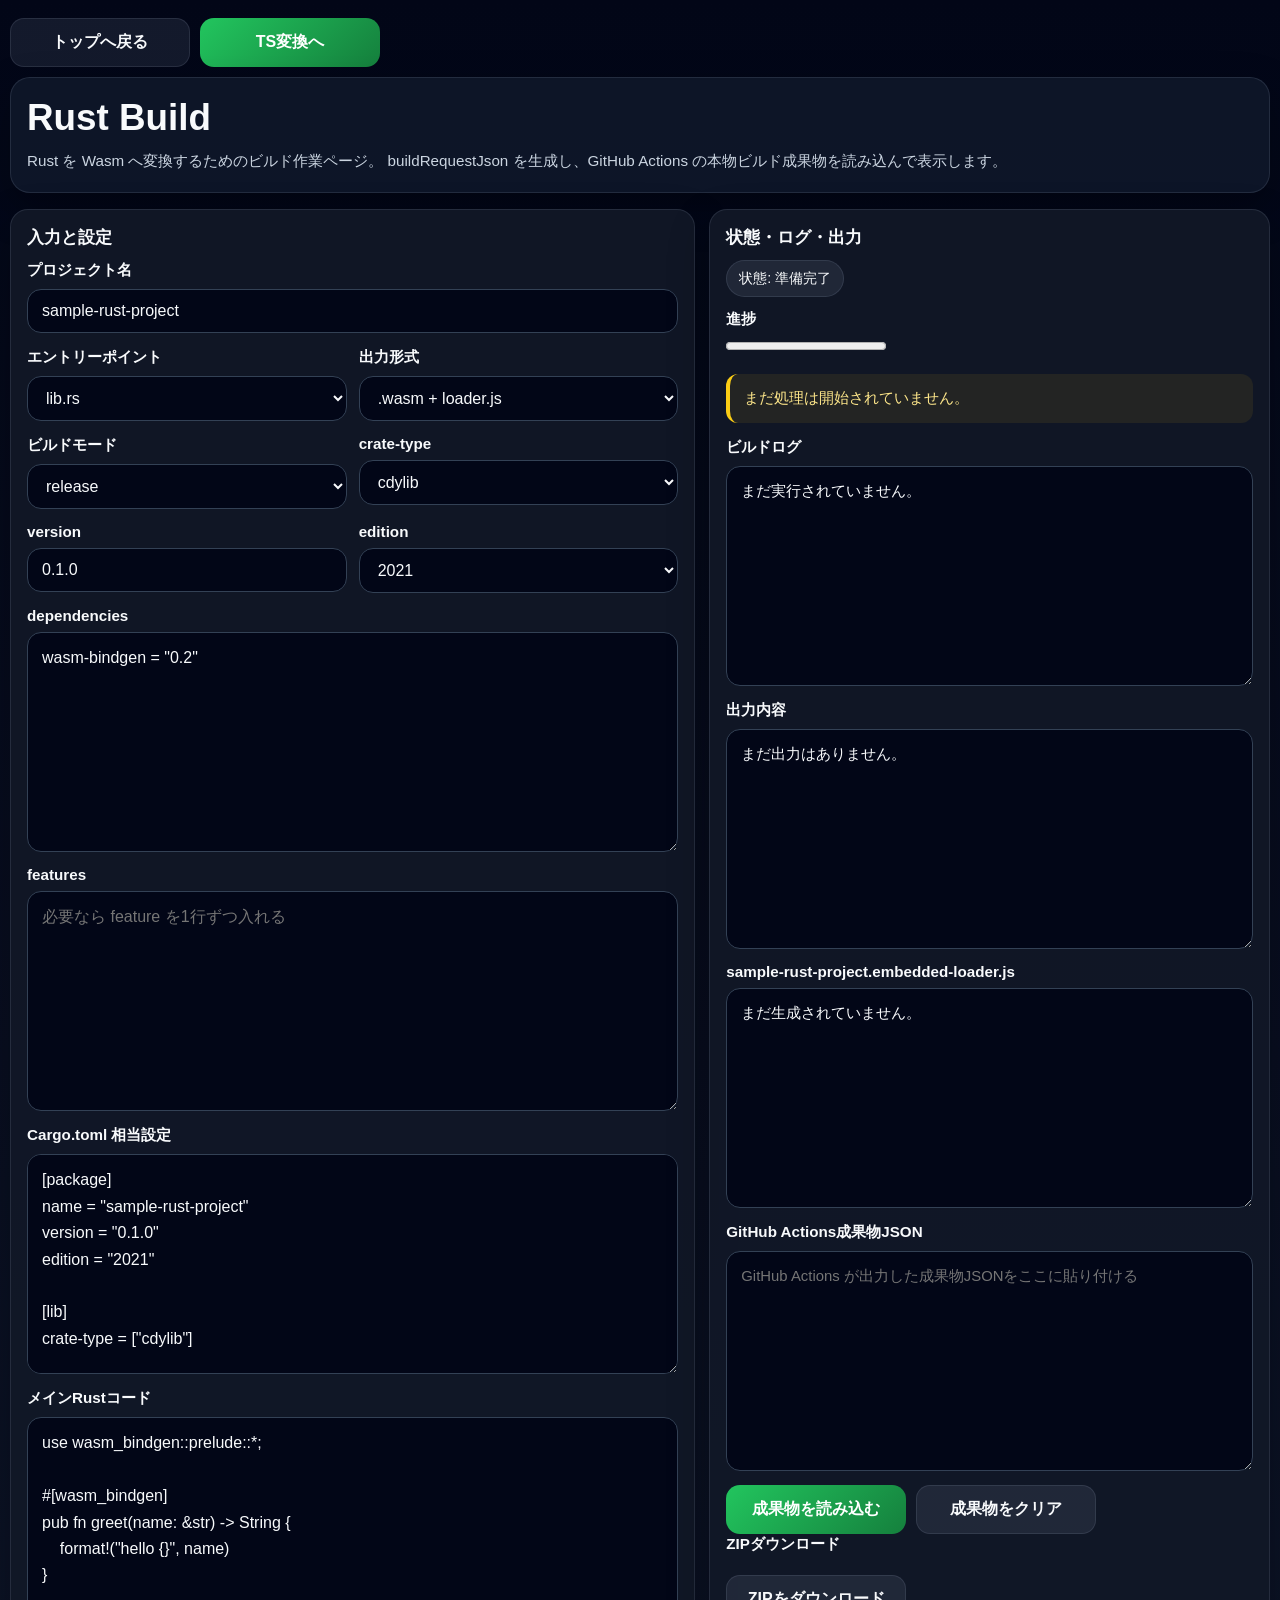
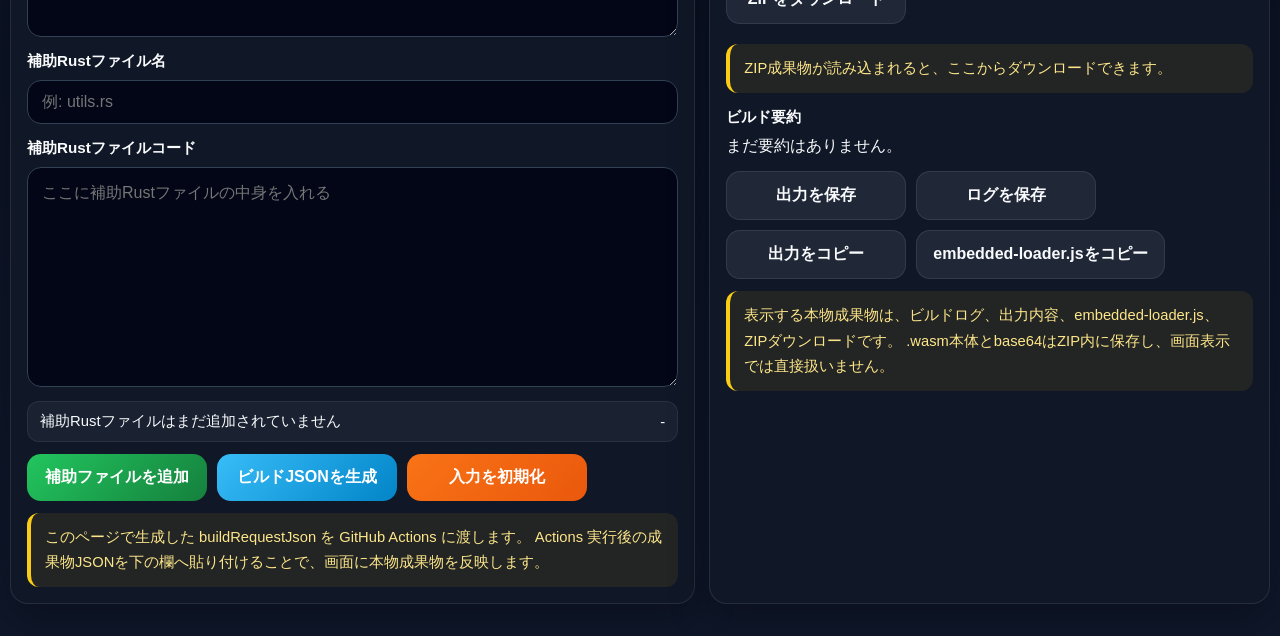
==== commit f62c5cef: "rust-build.html を更新" ====
--- a/app/rust-build.html
+++ b/app/rust-build.html
@@ -271,6 +271,6 @@
     </section>
   </main>
 
-  <script src="../assets/js/rust/rust-build-page.js"></script>
-</body>
+  <script src="../assets/js/rust/orikuro-rust-compiler-core.js"></script>
+  <script src="../assets/js/rust/rust-build-page.js"></script></body>
 </html>
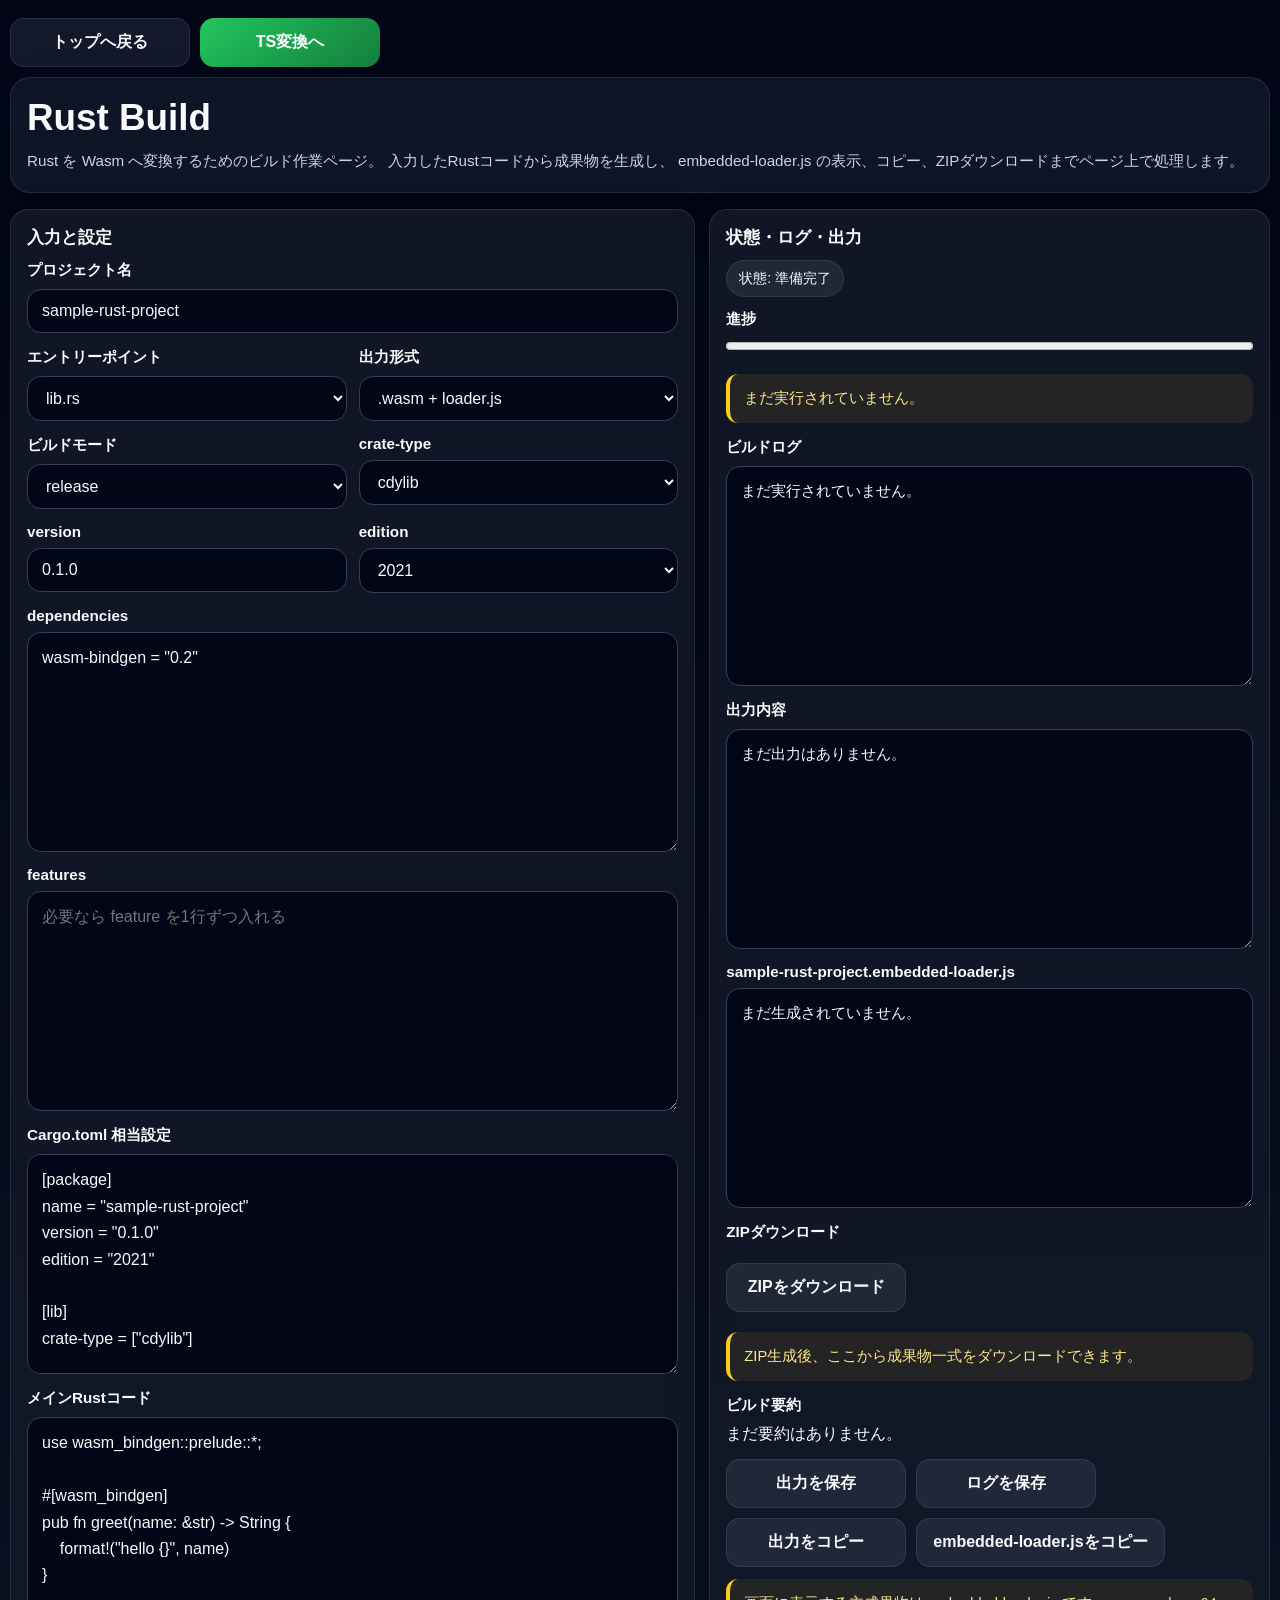
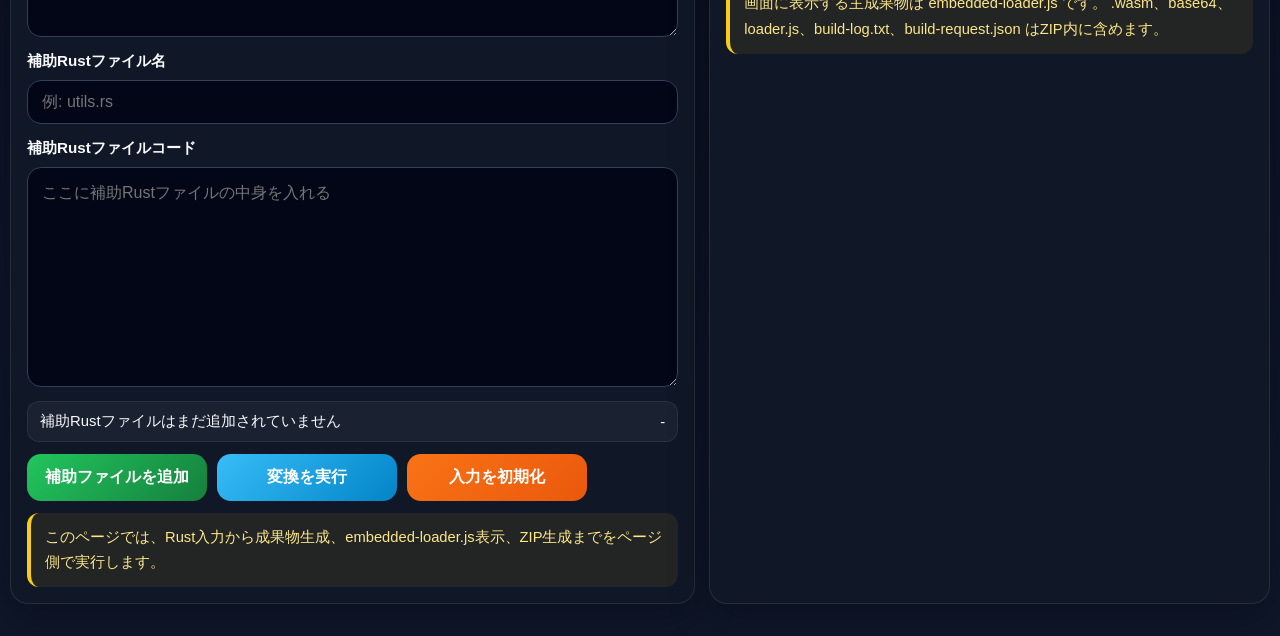
==== commit cf77ff6f: "rust-build.html を更新" ====
--- a/app/rust-build.html
+++ b/app/rust-build.html
@@ -25,7 +25,8 @@
         <h1>Rust Build</h1>
         <p>
           Rust を Wasm へ変換するためのビルド作業ページ。
-          buildRequestJson を生成し、GitHub Actions の本物ビルド成果物を読み込んで表示します。
+          入力したRustコードから成果物を生成し、
+          embedded-loader.js の表示、コピー、ZIPダウンロードまでページ上で処理します。
         </p>
       </div>
     </section>
@@ -173,13 +174,12 @@
 
         <div class="button-row">
           <button class="btn btn-secondary" id="addSubFileButton" type="button">補助ファイルを追加</button>
-          <button class="btn btn-primary" id="runBuildButton" type="button">ビルドJSONを生成</button>
+          <button class="btn btn-primary" id="runBuildButton" type="button">変換を実行</button>
           <button class="btn btn-danger" id="clearAllButton" type="button">入力を初期化</button>
         </div>
 
         <div class="notice">
-          このページで生成した buildRequestJson を GitHub Actions に渡します。
-          Actions 実行後の成果物JSONを下の欄へ貼り付けることで、画面に本物成果物を反映します。
+          このページでは、Rust入力から成果物生成、embedded-loader.js表示、ZIP生成までをページ側で実行します。
         </div>
       </article>
 
@@ -190,8 +190,8 @@
 
         <div class="field">
           <label for="buildProgress">進捗</label>
-          <progress id="buildProgress" value="0" max="100"></progress>
-          <div class="notice" id="buildProgressText">まだ処理は開始されていません。</div>
+          <progress id="buildProgress" max="100" value="0" style="width: 100%;"></progress>
+          <div class="notice" id="buildProgressText">まだ実行されていません。</div>
         </div>
 
         <div class="field">
@@ -215,28 +215,13 @@
         </div>
 
         <div class="field">
-          <label for="embeddedLoaderOutput" id="embeddedLoaderLabel">〇〇.embedded-loader.js</label>
+          <label for="embeddedLoaderOutput" id="embeddedLoaderLabel">sample-rust-project.embedded-loader.js</label>
           <textarea
             id="embeddedLoaderOutput"
             class="output-box file-output-box"
             spellcheck="false"
             readonly
-          >まだ embedded-loader.js は読み込まれていません。</textarea>
-        </div>
-
-        <div class="field">
-          <label for="artifactResultJson">GitHub Actions成果物JSON</label>
-          <textarea
-            id="artifactResultJson"
-            class="output-box"
-            spellcheck="false"
-            placeholder="GitHub Actions が出力した成果物JSONをここに貼り付ける"
-          ></textarea>
-        </div>
-
-        <div class="button-row">
-          <button class="btn btn-secondary" id="loadArtifactsButton" type="button">成果物を読み込む</button>
-          <button class="btn btn-muted" id="clearArtifactsButton" type="button">成果物をクリア</button>
+          >まだ embedded-loader.js は生成されていません。</textarea>
         </div>
 
         <div class="field">
@@ -247,7 +232,7 @@
             </button>
           </div>
           <div class="notice" id="zipNotice">
-            ZIP成果物が読み込まれると、ここからダウンロードできます。
+            ZIP生成後、ここから成果物一式をダウンロードできます。
           </div>
         </div>
 
@@ -264,13 +249,14 @@
         </div>
 
         <div class="notice">
-          表示する本物成果物は、ビルドログ、出力内容、embedded-loader.js、ZIPダウンロードです。
-          .wasm本体とbase64はZIP内に保存し、画面表示では直接扱いません。
+          画面に表示する主成果物は embedded-loader.js です。
+          .wasm、base64、loader.js、build-log.txt、build-request.json はZIP内に含めます。
         </div>
       </article>
     </section>
   </main>
 
   <script src="../assets/js/rust/orikuro-rust-compiler-core.js"></script>
-  <script src="../assets/js/rust/rust-build-page.js"></script></body>
+  <script src="../assets/js/rust/rust-build-page.js"></script>
+</body>
 </html>
